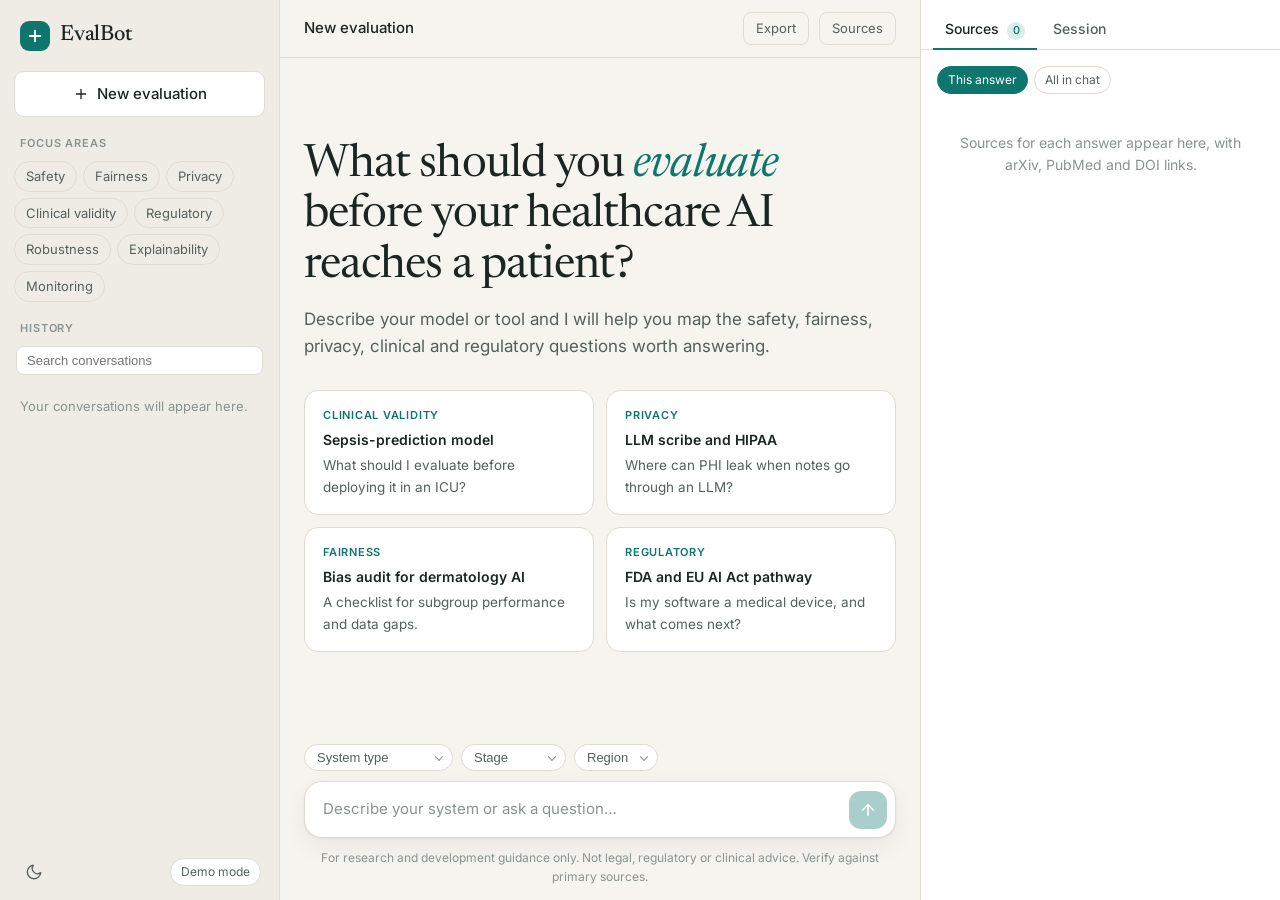
==== index.html @ f1b4732c "Add EvalBot front end for healthcare AI evaluation Chat UI with history, session panel, and a source" ====
<!doctype html>
<html lang="en">
<head>
<meta charset="utf-8">
<meta name="viewport" content="width=device-width, initial-scale=1">
<title>EvalBot · Healthcare AI Evaluation Assistant</title>
<meta name="description" content="Work out what to evaluate and consider when building healthcare AI.">
<link rel="icon" href="data:image/svg+xml,%3Csvg xmlns='http://www.w3.org/2000/svg' viewBox='0 0 32 32'%3E%3Crect width='32' height='32' rx='8' fill='%230f766e'/%3E%3Cpath d='M16 7v18M7 16h18' stroke='white' stroke-width='3.5' stroke-linecap='round'/%3E%3C/svg%3E">
<link rel="preconnect" href="https://fonts.googleapis.com">
<link rel="preconnect" href="https://fonts.gstatic.com" crossorigin>
<link href="https://fonts.googleapis.com/css2?family=Inter:wght@400;500;600&family=Newsreader:opsz,wght@6..72,400;6..72,500&display=swap" rel="stylesheet">
<link rel="stylesheet" href="styles.css">
</head>
<body>
<div class="app" id="app">
  <aside class="sidebar" id="sidebar" aria-label="Conversations">
    <div class="brand">
      <span class="logo" aria-hidden="true"><svg viewBox="0 0 24 24" width="18" height="18"><path d="M12 5v14M5 12h14" stroke="currentColor" stroke-width="2.6" stroke-linecap="round"/></svg></span>
      <span class="brand-name">EvalBot</span>
    </div>
    <button class="btn-new" id="newChat">
      <svg viewBox="0 0 24 24" width="16" height="16" fill="none" stroke="currentColor" stroke-width="2" stroke-linecap="round"><path d="M12 5v14M5 12h14"/></svg>
      New evaluation
    </button>

    <div class="side-section">
      <h2 class="side-title">Focus areas</h2>
      <div class="domains" id="domains"></div>
    </div>

    <div class="side-section grow">
      <h2 class="side-title">History</h2>
      <input class="hist-search" id="histSearch" type="search" placeholder="Search conversations" aria-label="Search conversations">
      <nav class="history" id="history"></nav>
    </div>

    <div class="side-foot">
      <button class="icon-btn" id="themeToggle" aria-label="Toggle theme" title="Toggle theme">
        <svg viewBox="0 0 24 24" width="18" height="18" fill="none" stroke="currentColor" stroke-width="1.8" stroke-linecap="round" stroke-linejoin="round"><path d="M21 12.8A9 9 0 1 1 11.2 3a7 7 0 0 0 9.8 9.8z"/></svg>
      </button>
      <span class="mode-badge" id="modeBadge">Demo mode</span>
    </div>
  </aside>
  <div class="scrim" id="scrim"></div>

  <main class="main">
    <header class="topbar">
      <button class="icon-btn menu-btn" id="menuBtn" aria-label="Open menu">
        <svg viewBox="0 0 24 24" width="20" height="20" fill="none" stroke="currentColor" stroke-width="1.8" stroke-linecap="round"><path d="M4 7h16M4 12h16M4 17h16"/></svg>
      </button>
      <h1 class="topbar-title" id="chatTitle">New evaluation</h1>
      <button class="btn-ghost" id="exportChat">Export</button>
      <button class="btn-ghost" id="panelToggle" aria-expanded="true" aria-controls="rightPanel">Sources</button>
    </header>

    <section class="thread" id="thread" aria-live="polite" aria-label="Conversation"></section>

    <footer class="composer-wrap">
      <div class="context-row" id="contextRow"></div>
      <form class="composer" id="composer">
        <textarea id="input" rows="1" placeholder="Describe your system or ask a question…" aria-label="Message"></textarea>
        <button class="send" id="send" type="submit" aria-label="Send">
          <svg viewBox="0 0 24 24" width="18" height="18" fill="none" stroke="currentColor" stroke-width="2.2" stroke-linecap="round" stroke-linejoin="round"><path d="M12 19V5M5 12l7-7 7 7"/></svg>
        </button>
      </form>
      <p class="disclaimer">For research and development guidance only. Not legal, regulatory or clinical advice. Verify against primary sources.</p>
    </footer>
  </main>

  <aside class="rpanel" id="rightPanel" aria-label="Sources and session">
    <div class="rp-tabs" role="tablist">
      <button role="tab" id="tabSources" aria-selected="true" aria-controls="paneSources">Sources <span class="count" id="srcCount">0</span></button>
      <button role="tab" id="tabSession" aria-selected="false" aria-controls="paneSession">Session</button>
      <button class="icon-btn rp-close" id="panelClose" aria-label="Close panel">&times;</button>
    </div>
    <div class="rp-body" id="paneSources" role="tabpanel"></div>
    <div class="rp-body" id="paneSession" role="tabpanel" hidden></div>
  </aside>
</div>
<script src="api.js"></script>
<script src="app.js"></script>
</body>
</html>
---- styles.css ----
:root {
  --bg: #f6f4ef;
  --surface: #ffffff;
  --surface-2: #efece5;
  --side: #efece5;
  --ink: #1d2523;
  --ink-2: #55605c;
  --ink-3: #8a938f;
  --line: #e0dcd2;
  --accent: #0f766e;
  --accent-ink: #ffffff;
  --accent-soft: #d9ede9;
  --user: #1d2523;
  --user-ink: #f6f4ef;
  --warn: #9a5b00;
  --shadow: 0 1px 2px rgba(29,37,35,.06), 0 8px 24px rgba(29,37,35,.06);
  --serif: "Newsreader", Georgia, "Times New Roman", serif;
  --sans: "Inter", system-ui, -apple-system, "Segoe UI", Roboto, sans-serif;
  --r: 14px;
  color-scheme: light;
}
@media (prefers-color-scheme: dark) {
  :root:not([data-theme="light"]) { --bg:#121816; --surface:#1a2220; --surface-2:#222c29; --side:#161d1b; --ink:#e8ece9; --ink-2:#a3aeaa; --ink-3:#6f7a76; --line:#2b3633; --accent:#34b3a4; --accent-ink:#06201c; --accent-soft:#17332f; --user:#e8ece9; --user-ink:#121816; --warn:#e0a24a; --shadow:0 1px 2px rgba(0,0,0,.3), 0 8px 24px rgba(0,0,0,.25); color-scheme: dark; }
}
:root[data-theme="dark"] { --bg:#121816; --surface:#1a2220; --surface-2:#222c29; --side:#161d1b; --ink:#e8ece9; --ink-2:#a3aeaa; --ink-3:#6f7a76; --line:#2b3633; --accent:#34b3a4; --accent-ink:#06201c; --accent-soft:#17332f; --user:#e8ece9; --user-ink:#121816; --warn:#e0a24a; --shadow:0 1px 2px rgba(0,0,0,.3), 0 8px 24px rgba(0,0,0,.25); color-scheme: dark; }

* { box-sizing: border-box; }
html, body { height: 100%; }
body { margin: 0; background: var(--bg); color: var(--ink); font: 15px/1.6 var(--sans); -webkit-font-smoothing: antialiased; }
button, textarea { font: inherit; color: inherit; }
button { cursor: pointer; }
:focus-visible { outline: 2px solid var(--accent); outline-offset: 2px; border-radius: 6px; }

.app { display: grid; grid-template-columns: 280px minmax(0,1fr) 360px; height: 100dvh; }
.app.no-panel { grid-template-columns: 280px minmax(0,1fr) 0; }
.app.no-panel .rpanel { display: none; }

/* Sidebar */
.sidebar { background: var(--side); border-right: 1px solid var(--line); display: flex; flex-direction: column; padding: 18px 14px 12px; gap: 18px; min-height: 0; }
.brand { display: flex; align-items: center; gap: 10px; padding: 0 6px; }
.logo { width: 30px; height: 30px; border-radius: 9px; background: var(--accent); color: var(--accent-ink); display: grid; place-items: center; }
.brand-name { font-family: var(--serif); font-size: 22px; font-weight: 500; letter-spacing: -.01em; }
.btn-new { display: flex; align-items: center; gap: 8px; justify-content: center; border: 1px solid var(--line); background: var(--surface); border-radius: 10px; padding: 10px 12px; font-weight: 500; transition: border-color .15s, transform .1s; }
.btn-new:hover { border-color: var(--accent); }
.btn-new:active { transform: scale(.98); }
.side-title { font-size: 11px; font-weight: 600; letter-spacing: .08em; text-transform: uppercase; color: var(--ink-3); margin: 0 6px 8px; }
.side-section.grow { flex: 1; min-height: 0; display: flex; flex-direction: column; }
.domains { display: flex; flex-wrap: wrap; gap: 6px; }
.chip { border: 1px solid var(--line); background: transparent; color: var(--ink-2); border-radius: 999px; padding: 4px 11px; font-size: 13px; transition: all .15s; }
.chip:hover { border-color: var(--accent); color: var(--ink); }
.chip[aria-pressed="true"] { background: var(--accent); border-color: var(--accent); color: var(--accent-ink); }
.history { overflow-y: auto; display: flex; flex-direction: column; gap: 2px; margin: 0 -4px; padding: 0 4px; }
.hist-item { display: flex; align-items: center; gap: 4px; border-radius: 8px; }
.hist-item button.open { flex: 1; text-align: left; background: none; border: 0; padding: 8px 10px; border-radius: 8px; color: var(--ink-2); white-space: nowrap; overflow: hidden; text-overflow: ellipsis; font-size: 14px; }
.hist-item:hover, .hist-item.active { background: var(--surface); }
.hist-item.active button.open { color: var(--ink); font-weight: 500; }
.hist-item .del { opacity: 0; background: none; border: 0; color: var(--ink-3); padding: 6px; border-radius: 6px; }
.hist-item:hover .del, .hist-item .del:focus-visible { opacity: 1; }
.del:hover { color: var(--warn); }
.empty-hist { color: var(--ink-3); font-size: 13px; padding: 0 6px; }
.side-foot { display: flex; align-items: center; justify-content: space-between; padding: 0 4px; }
.mode-badge { font-size: 12px; color: var(--ink-2); background: var(--surface); border: 1px solid var(--line); padding: 3px 10px; border-radius: 999px; }
.mode-badge.live { color: var(--accent); border-color: var(--accent); }

/* Main */
.main { display: flex; flex-direction: column; min-width: 0; min-height: 0; }
.topbar { display: flex; align-items: center; gap: 10px; padding: 12px 24px; border-bottom: 1px solid var(--line); background: var(--bg); }
.topbar-title { flex: 1; margin: 0; font-size: 15px; font-weight: 500; white-space: nowrap; overflow: hidden; text-overflow: ellipsis; }
.icon-btn { background: none; border: 0; color: var(--ink-2); padding: 7px; border-radius: 8px; display: grid; place-items: center; }
.icon-btn:hover { background: var(--surface); color: var(--ink); }
.menu-btn { display: none; }
.btn-ghost { background: none; border: 1px solid var(--line); border-radius: 8px; padding: 5px 12px; font-size: 13px; color: var(--ink-2); }
.btn-ghost:hover { border-color: var(--accent); color: var(--ink); }

.thread { flex: 1; overflow-y: auto; padding: 28px 24px 12px; scroll-behavior: smooth; }
.col { max-width: 760px; margin: 0 auto; }

/* Welcome */
.welcome { padding-top: 6vh; }
.welcome h2 { font-family: var(--serif); font-weight: 400; font-size: clamp(32px, 5vw, 46px); line-height: 1.1; letter-spacing: -.02em; margin: 0 0 14px; }
.welcome h2 em { color: var(--accent); font-style: italic; }
.welcome p { color: var(--ink-2); font-size: 17px; max-width: 54ch; margin: 0 0 30px; }
.starters { display: grid; grid-template-columns: repeat(2, 1fr); gap: 12px; }
.starter { text-align: left; background: var(--surface); border: 1px solid var(--line); border-radius: var(--r); padding: 16px 18px; display: flex; flex-direction: column; gap: 4px; transition: border-color .15s, transform .15s, box-shadow .15s; }
.starter:hover { border-color: var(--accent); transform: translateY(-2px); box-shadow: var(--shadow); }
.starter b { font-weight: 600; font-size: 14px; }
.starter span { color: var(--ink-2); font-size: 13.5px; }
.starter small { color: var(--accent); font-weight: 600; font-size: 11px; letter-spacing: .07em; text-transform: uppercase; }

/* Messages */
.msg { margin-bottom: 26px; display: flex; flex-direction: column; animation: rise .25s ease both; }
@keyframes rise { from { opacity: 0; transform: translateY(6px); } to { opacity: 1; transform: none; } }
.msg.user { align-items: flex-end; }
.bubble-user { background: var(--user); color: var(--user-ink); padding: 10px 16px; border-radius: 18px 18px 4px 18px; max-width: 85%; white-space: pre-wrap; overflow-wrap: anywhere; }
.msg.bot .who { display: flex; align-items: center; gap: 8px; font-size: 13px; font-weight: 600; color: var(--ink-2); margin-bottom: 8px; }
.msg.bot .who .logo { width: 22px; height: 22px; border-radius: 7px; }
.msg.bot .who .logo svg { width: 13px; height: 13px; }
.prose { overflow-wrap: anywhere; }
.prose h2 { font-family: var(--serif); font-weight: 500; font-size: 26px; letter-spacing: -.01em; line-height: 1.2; margin: 0 0 10px; }
.prose h3 { font-size: 13px; text-transform: uppercase; letter-spacing: .07em; color: var(--ink-2); margin: 20px 0 6px; font-weight: 600; }
.prose p { margin: 0 0 12px; }
.prose ul, .prose ol { margin: 0 0 12px; padding-left: 22px; }
.prose li { margin-bottom: 5px; }
.prose li::marker { color: var(--accent); }
.prose blockquote { margin: 14px 0; padding: 10px 16px; border-left: 3px solid var(--accent); background: var(--accent-soft); border-radius: 0 10px 10px 0; color: var(--ink); }
.prose code { background: var(--surface-2); padding: 1px 6px; border-radius: 5px; font-size: .9em; }
.cursor::after { content: ""; display: inline-block; width: 7px; height: 1.05em; background: var(--accent); margin-left: 2px; vertical-align: text-bottom; animation: blink 1s steps(2) infinite; }
@keyframes blink { 50% { opacity: 0; } }
.typing { display: inline-flex; gap: 4px; padding: 8px 0; }
.typing i { width: 7px; height: 7px; border-radius: 50%; background: var(--ink-3); animation: bounce 1s infinite; }
.typing i:nth-child(2) { animation-delay: .15s; } .typing i:nth-child(3) { animation-delay: .3s; }
@keyframes bounce { 0%, 60%, 100% { transform: none; opacity: .5; } 30% { transform: translateY(-4px); opacity: 1; } }

/* Checklist card */
.card { margin-top: 16px; border: 1px solid var(--line); background: var(--surface); border-radius: var(--r); box-shadow: var(--shadow); overflow: hidden; }
.card-head { display: flex; align-items: center; gap: 12px; padding: 14px 18px; border-bottom: 1px solid var(--line); }
.card-head h4 { margin: 0; font-size: 15px; font-weight: 600; flex: 1; }
.progress { font-size: 12px; color: var(--ink-2); font-variant-numeric: tabular-nums; }
.bar { height: 3px; background: var(--surface-2); }
.bar i { display: block; height: 100%; width: 0; background: var(--accent); transition: width .3s ease; }
.group { padding: 12px 18px 6px; }
.group + .group { border-top: 1px dashed var(--line); }
.group h5 { margin: 0 0 6px; font-size: 11px; letter-spacing: .08em; text-transform: uppercase; color: var(--ink-3); font-weight: 600; }
.check { display: flex; gap: 12px; align-items: flex-start; padding: 6px 0; cursor: pointer; }
.check input { appearance: none; -webkit-appearance: none; flex: none; width: 18px; height: 18px; margin-top: 3px; border: 1.5px solid var(--ink-3); border-radius: 5px; display: grid; place-items: center; background: transparent; cursor: pointer; transition: all .15s; }
.check input:checked { background: var(--accent); border-color: var(--accent); }
.check input:checked::after { content: ""; width: 9px; height: 5px; border: 2px solid var(--accent-ink); border-top: 0; border-right: 0; transform: rotate(-45deg) translate(1px, -1px); }
.check span { transition: color .15s; }
.check input:checked + span { color: var(--ink-3); text-decoration: line-through; text-decoration-color: var(--ink-3); }
.card-foot { display: flex; gap: 8px; padding: 10px 18px 14px; }

.sources { display: flex; flex-wrap: wrap; align-items: center; gap: 6px; margin-top: 14px; }
.sources > span { font-size: 12px; color: var(--ink-3); margin-right: 2px; }
.src { font-size: 12px; border: 1px solid var(--line); border-radius: 6px; padding: 2px 8px; color: var(--ink-2); background: var(--surface); }
.actions { display: flex; gap: 4px; margin-top: 10px; margin-left: -7px; }
.actions .icon-btn { padding: 6px; }
.actions .icon-btn[aria-pressed="true"] { color: var(--accent); }
.error { color: var(--warn); }

/* Composer */
.composer-wrap { padding: 8px 24px 14px; }
.composer-wrap > * { max-width: 760px; margin-left: auto; margin-right: auto; }
.context-row { display: flex; flex-wrap: wrap; gap: 8px; margin-bottom: 10px; }
.sel { position: relative; }
.sel select { appearance: none; -webkit-appearance: none; background: var(--surface); border: 1px solid var(--line); color: var(--ink-2); border-radius: 999px; padding: 5px 28px 5px 12px; font-size: 13px; cursor: pointer; }
.sel select.set { color: var(--accent); border-color: var(--accent); background: var(--accent-soft); }
.sel::after { content: ""; position: absolute; right: 11px; top: 50%; width: 5px; height: 5px; border: solid var(--ink-3); border-width: 0 1.5px 1.5px 0; transform: translateY(-70%) rotate(45deg); pointer-events: none; }
.composer { display: flex; align-items: flex-end; gap: 8px; background: var(--surface); border: 1px solid var(--line); border-radius: 18px; padding: 8px 8px 8px 18px; box-shadow: var(--shadow); transition: border-color .15s; }
.composer:focus-within { border-color: var(--accent); }
.composer textarea { flex: 1; border: 0; outline: 0; resize: none; background: transparent; padding: 8px 0; max-height: 180px; line-height: 1.5; }
.composer textarea::placeholder { color: var(--ink-3); }
.send { flex: none; width: 38px; height: 38px; border-radius: 12px; border: 0; background: var(--accent); color: var(--accent-ink); display: grid; place-items: center; transition: opacity .15s, transform .1s; }
.send:disabled { opacity: .35; cursor: default; }
.send:not(:disabled):active { transform: scale(.94); }
.disclaimer { margin-top: 10px; margin-bottom: 0; text-align: center; font-size: 12px; color: var(--ink-3); }

.scrim { display: none; }

/* Right panel */
.rpanel { background: var(--surface); border-left: 1px solid var(--line); display: flex; flex-direction: column; min-height: 0; }
.rp-tabs { display: flex; align-items: center; gap: 4px; padding: 10px 12px 0; border-bottom: 1px solid var(--line); }
.rp-tabs [role=tab] { background: none; border: 0; padding: 8px 12px; color: var(--ink-2); font-weight: 500; font-size: 14px; border-bottom: 2px solid transparent; margin-bottom: -1px; }
.rp-tabs [role=tab][aria-selected=true] { color: var(--ink); border-color: var(--accent); }
.count { display: inline-block; min-width: 18px; padding: 0 5px; border-radius: 999px; background: var(--accent-soft); color: var(--accent); font-size: 11px; text-align: center; margin-left: 4px; }
.rp-close { display: none; margin-left: auto; font-size: 22px; line-height: 1; }
.rp-body { flex: 1; overflow-y: auto; padding: 16px; }
.rp-body[hidden] { display: none; }
.rp-note { font-size: 12.5px; color: var(--ink-2); margin: 0 0 14px; }
.rp-empty { color: var(--ink-3); font-size: 14px; padding: 24px 4px; text-align: center; }
.scope { display: flex; gap: 6px; margin-bottom: 14px; }
.scope .chip { font-size: 12px; padding: 3px 10px; }
.ref { border: 1px solid var(--line); border-radius: 12px; padding: 12px 14px; margin-bottom: 10px; background: var(--bg); transition: border-color .2s, box-shadow .2s; scroll-margin: 12px; }
.ref.hl { border-color: var(--accent); box-shadow: 0 0 0 3px var(--accent-soft); }
.ref-top { display: flex; align-items: center; gap: 8px; margin-bottom: 6px; }
.ref-n { width: 20px; height: 20px; border-radius: 6px; background: var(--accent); color: var(--accent-ink); font-size: 11px; font-weight: 600; display: grid; place-items: center; flex: none; }
.badge { font-size: 10.5px; font-weight: 600; letter-spacing: .06em; text-transform: uppercase; padding: 2px 7px; border-radius: 5px; background: var(--surface-2); color: var(--ink-2); }
.badge.arxiv { background: #fbe4e0; color: #9c2a1c; } .badge.pubmed { background: #dbeafe; color: #1e4a8c; } .badge.web { background: var(--surface-2); }
:root[data-theme=dark] .badge.arxiv, :root:not([data-theme=light]) .badge.arxiv { }
@media (prefers-color-scheme: dark) { :root:not([data-theme=light]) .badge.arxiv { background: #3b1f1b; color: #f2a89c; } :root:not([data-theme=light]) .badge.pubmed { background: #172a47; color: #9cc0f2; } }
:root[data-theme=dark] .badge.arxiv { background: #3b1f1b; color: #f2a89c; } :root[data-theme=dark] .badge.pubmed { background: #172a47; color: #9cc0f2; }
.ref h3 { font-size: 14px; line-height: 1.35; margin: 0 0 4px; font-weight: 600; }
.ref-meta { font-size: 12.5px; color: var(--ink-2); margin: 0 0 8px; }
.ref-claim { font-size: 13px; margin: 0 0 10px; padding-left: 10px; border-left: 2px solid var(--accent); color: var(--ink); }
.ref-claim b { display: block; font-size: 10.5px; letter-spacing: .07em; text-transform: uppercase; color: var(--ink-3); font-weight: 600; }
.ref-links { display: flex; flex-wrap: wrap; gap: 6px; }
.ref-links a, .ref-links button { font-size: 12px; text-decoration: none; color: var(--accent); border: 1px solid var(--line); background: var(--surface); border-radius: 6px; padding: 3px 9px; }
.ref-links a:hover, .ref-links button:hover { border-color: var(--accent); }
.cite { border: 0; background: var(--accent-soft); color: var(--accent); font-size: 11px; font-weight: 600; min-width: 18px; height: 18px; border-radius: 5px; padding: 0 4px; vertical-align: super; line-height: 1; margin: 0 1px; }
.cite:hover { background: var(--accent); color: var(--accent-ink); }
.src-chip { background: var(--surface); border: 1px solid var(--line); border-radius: 999px; padding: 3px 12px; font-size: 12.5px; color: var(--accent); }
.src-chip:hover { border-color: var(--accent); }
.hist-search { width: calc(100% - 4px); margin: 0 2px 8px; border: 1px solid var(--line); background: var(--surface); border-radius: 8px; padding: 6px 10px; font-size: 13px; color: var(--ink); outline: 0; }
.hist-search:focus { border-color: var(--accent); }
.hist-group { font-size: 11px; color: var(--ink-3); padding: 8px 10px 2px; }
.kv { display: grid; grid-template-columns: 110px 1fr; gap: 8px 10px; font-size: 13.5px; margin: 0 0 18px; }
.kv dt { color: var(--ink-3); } .kv dd { margin: 0; overflow-wrap: anywhere; }
.sess-actions { display: flex; flex-wrap: wrap; gap: 8px; }
.rp-body h2 { font-size: 11px; font-weight: 600; letter-spacing: .08em; text-transform: uppercase; color: var(--ink-3); margin: 0 0 10px; }
.msg.sel .prose { }
@media (max-width: 1180px) {
  .app, .app.no-panel { grid-template-columns: 280px minmax(0,1fr); }
  .rpanel { position: fixed; inset: 0 0 0 auto; width: min(380px, 92vw); z-index: 30; box-shadow: var(--shadow); transform: translateX(100%); transition: transform .25s ease; display: flex !important; }
  .app.rp-open .rpanel { transform: none; }
  .rp-close { display: block; }
}
@media (max-width: 820px) {
  .app, .app.no-panel { grid-template-columns: 1fr; }
  .sidebar { position: fixed; inset: 0 auto 0 0; width: min(300px, 86vw); z-index: 20; transform: translateX(-100%); transition: transform .25s ease; }
  .app.open .sidebar { transform: none; box-shadow: var(--shadow); }
  .app.open .scrim { display: block; position: fixed; inset: 0; background: rgba(0,0,0,.4); z-index: 10; }
  .menu-btn { display: grid; }
  .topbar { padding: 10px 16px; }
  .thread { padding: 20px 16px 8px; }
  .composer-wrap { padding: 8px 16px 12px; }
  .starters { grid-template-columns: 1fr; }
  .welcome { padding-top: 2vh; }
}
@media (prefers-reduced-motion: reduce) { *, *::after { animation: none !important; transition: none !important; scroll-behavior: auto !important; } }
@media print { .sidebar, .composer-wrap, .topbar, .actions, .card-foot { display: none; } .app { display: block; height: auto; } .thread { overflow: visible; } }
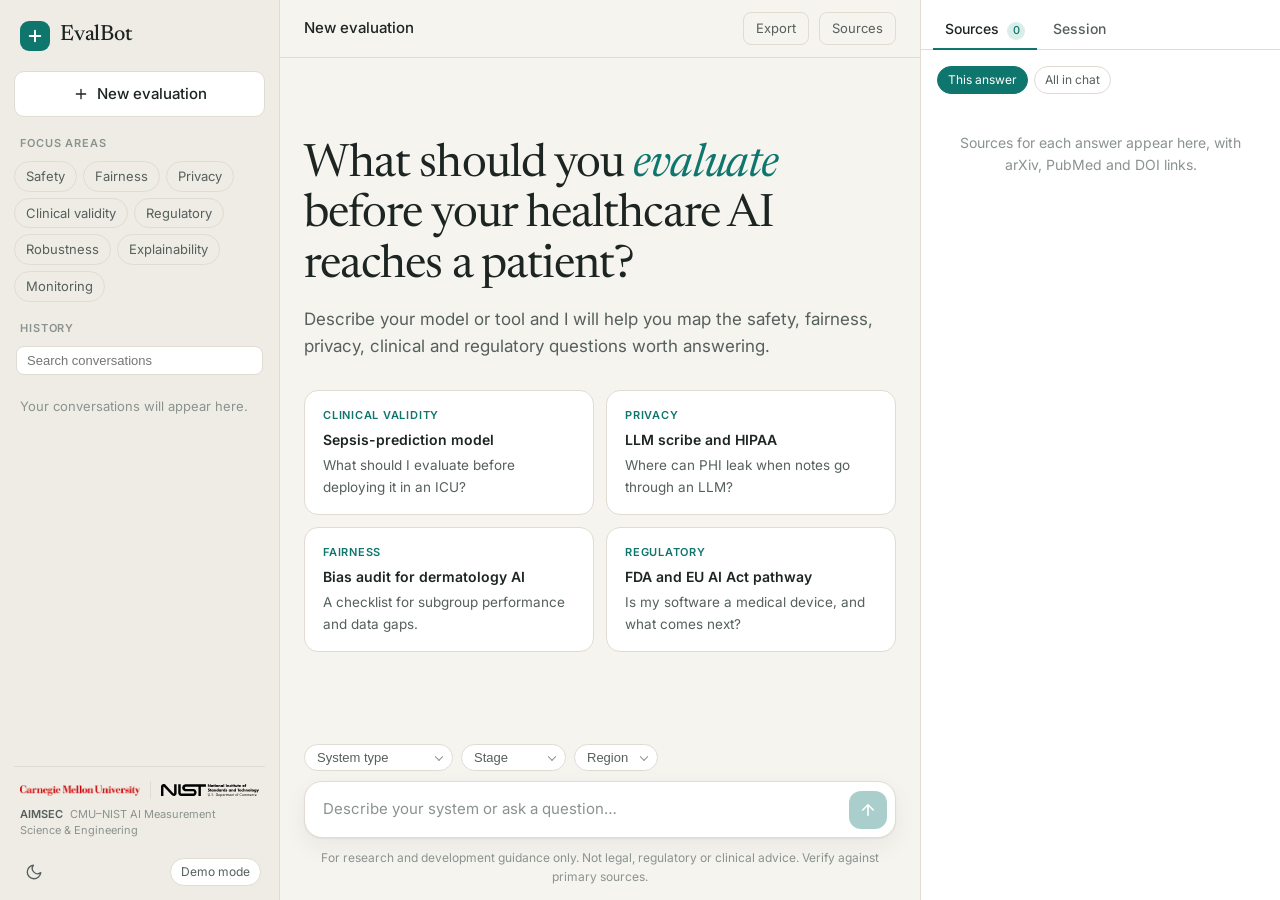
==== commit d4a15bb9: "Add CMU and NIST AIMSEC co-brand to sidebar Co-Authored-By: Claude Sonnet 5.5 <noreply@anthropic.com" ====
--- a/index.html
+++ b/index.html
@@ -32,6 +32,17 @@
       <h2 class="side-title">History</h2>
       <input class="hist-search" id="histSearch" type="search" placeholder="Search conversations" aria-label="Search conversations">
       <nav class="history" id="history"></nav>
+    </div>
+
+    <div class="cobrand">
+      <div class="logos">
+        <img class="logo-cmu logo-on-light" src="assets/cmu-wordmark.png" alt="Carnegie Mellon University">
+        <img class="logo-cmu logo-on-dark" src="assets/cmu-wordmark-white.png" alt="Carnegie Mellon University">
+        <span class="sep" aria-hidden="true"></span>
+        <img class="logo-nist logo-on-light" src="assets/nist-logo.svg" alt="National Institute of Standards and Technology">
+        <img class="logo-nist logo-on-dark" src="assets/nist-logo-white.svg" alt="National Institute of Standards and Technology">
+      </div>
+      <p><b>AIMSEC</b> CMU&ndash;NIST AI Measurement Science &amp; Engineering</p>
     </div>
 
     <div class="side-foot">
--- a/styles.css
+++ b/styles.css
@@ -217,3 +217,19 @@
 }
 @media (prefers-reduced-motion: reduce) { *, *::after { animation: none !important; transition: none !important; scroll-behavior: auto !important; } }
 @media print { .sidebar, .composer-wrap, .topbar, .actions, .card-foot { display: none; } .app { display: block; height: auto; } .thread { overflow: visible; } }
+
+/* CMU-NIST AIMSEC co-brand */
+.cobrand { border-top: 1px solid var(--line); padding: 14px 6px 0; margin-top: -6px; }
+.cobrand p { margin: 8px 0 0; font-size: 11px; line-height: 1.4; color: var(--ink-3); }
+.cobrand p b { color: var(--ink-2); font-weight: 600; margin-right: 4px; }
+.logos { display: flex; align-items: center; gap: 10px; }
+.logos img { display: block; height: 13px; width: auto; }
+.logos img.logo-cmu { height: 11px; }
+.logos .sep { width: 1px; height: 18px; background: var(--line); }
+.logos img.logo-on-dark { display: none; }
+@media (prefers-color-scheme: dark) {
+  :root:not([data-theme="light"]) .logos img.logo-on-light { display: none; }
+  :root:not([data-theme="light"]) .logos img.logo-on-dark { display: block; }
+}
+:root[data-theme="dark"] .logos img.logo-on-light { display: none; }
+:root[data-theme="dark"] .logos img.logo-on-dark { display: block; }
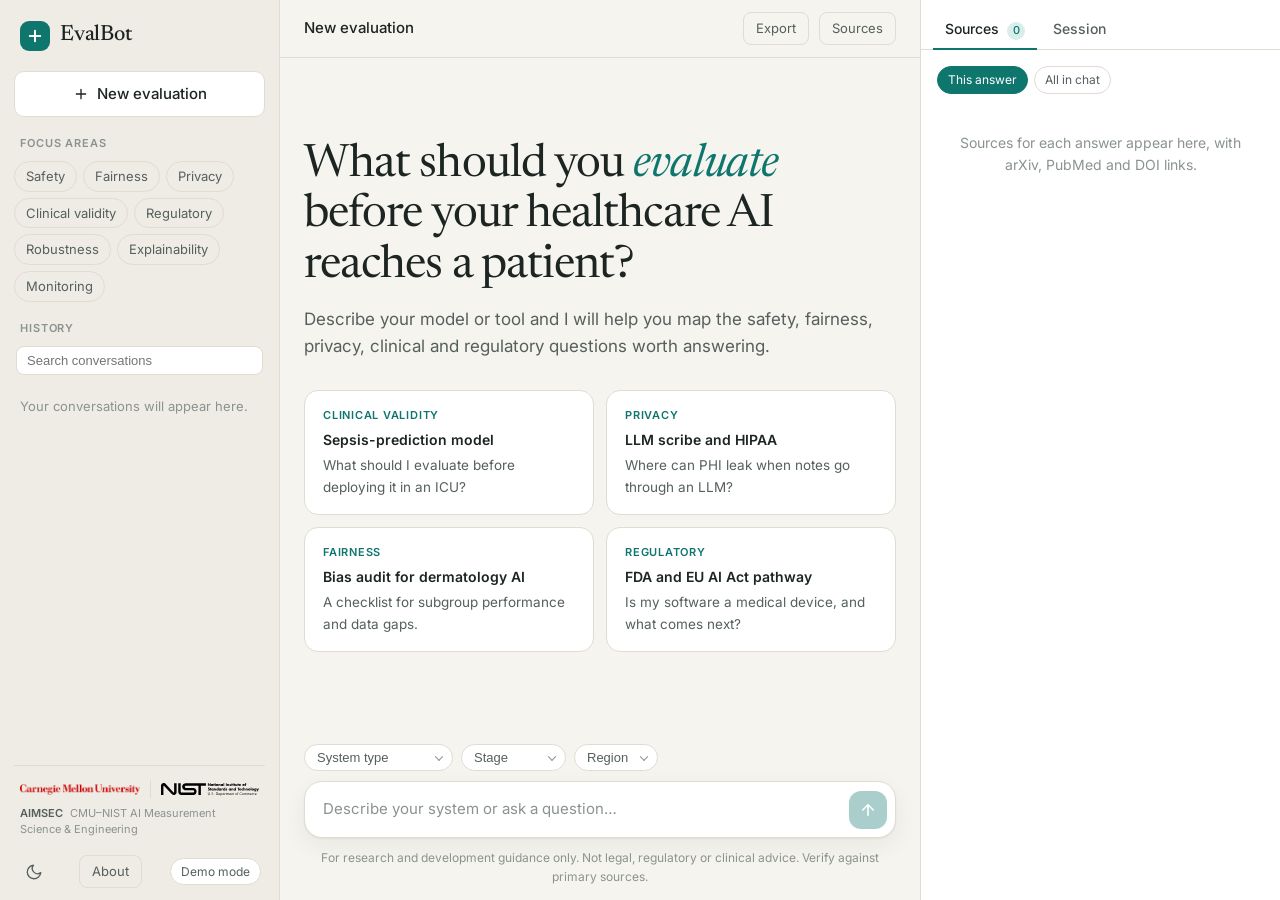
==== commit 51fe4d48: "Add About dialog with MARS summary, team and AIMSEC blog link Co-Authored-By: Claude Sonnet 5.5 <nor" ====
--- a/index.html
+++ b/index.html
@@ -49,6 +49,7 @@
       <button class="icon-btn" id="themeToggle" aria-label="Toggle theme" title="Toggle theme">
         <svg viewBox="0 0 24 24" width="18" height="18" fill="none" stroke="currentColor" stroke-width="1.8" stroke-linecap="round" stroke-linejoin="round"><path d="M21 12.8A9 9 0 1 1 11.2 3a7 7 0 0 0 9.8 9.8z"/></svg>
       </button>
+      <button class="btn-ghost" id="aboutBtn" aria-haspopup="dialog">About</button>
       <span class="mode-badge" id="modeBadge">Demo mode</span>
     </div>
   </aside>
@@ -88,6 +89,32 @@
     <div class="rp-body" id="paneSession" role="tabpanel" hidden></div>
   </aside>
 </div>
+
+<dialog class="about" id="about" aria-labelledby="aboutTitle">
+  <form method="dialog" class="about-close"><button aria-label="Close about">&times;</button></form>
+  <div class="logos about-logos">
+    <img class="logo-cmu logo-on-light" src="assets/cmu-wordmark.png" alt="Carnegie Mellon University">
+    <img class="logo-cmu logo-on-dark" src="assets/cmu-wordmark-white.png" alt="Carnegie Mellon University">
+    <span class="sep" aria-hidden="true"></span>
+    <img class="logo-nist logo-on-light" src="assets/nist-logo.svg" alt="National Institute of Standards and Technology">
+    <img class="logo-nist logo-on-dark" src="assets/nist-logo-white.svg" alt="National Institute of Standards and Technology">
+  </div>
+  <h2 id="aboutTitle">MARS &ndash; Healthcare</h2>
+  <p class="lede">An assistant that helps researchers and developers work out what to evaluate, and what to take into account, when building healthcare AI.</p>
+
+  <h3>About MARS</h3>
+  <p><b>MARS</b> is the <b>Model-Agnostic Rigorous Sandbox</b>, an open-source testing and evaluation environment for AI system measurement from the CMU&ndash;NIST AI Measurement Science &amp; Engineering Cooperative Research Center (AIMSEC). It splits an evaluation into three modular parts: a <b>Corpus</b> of test cases, a <b>Workflow</b> that runs the system under test, and an <b>Umpire</b> that assesses the outputs. This project brings that measurement-first approach to healthcare AI.</p>
+
+  <h3>Team</h3>
+  <ul class="people">
+    <li><b>Holly Wiberg</b></li>
+    <li><b>Rema Padman</b></li>
+  </ul>
+
+  <a class="btn-link" href="https://www.cmu.edu/aimsec/news-and-events/blog-introducing-mars.html" target="_blank" rel="noopener noreferrer">Read &ldquo;Introducing MARS&rdquo; on the AIMSEC blog &nearr;</a>
+
+  <p class="fine">This interface currently runs on demo answers unless a back end is connected. It offers research and development guidance only, not legal, regulatory or clinical advice.</p>
+</dialog>
 <script src="api.js"></script>
 <script src="app.js"></script>
 </body>
--- a/styles.css
+++ b/styles.css
@@ -233,3 +233,22 @@
 }
 :root[data-theme="dark"] .logos img.logo-on-light { display: none; }
 :root[data-theme="dark"] .logos img.logo-on-dark { display: block; }
+
+/* About dialog */
+.about { border: 1px solid var(--line); border-radius: 18px; background: var(--surface); color: var(--ink); padding: 28px 30px 24px; width: min(560px, calc(100vw - 32px)); max-height: calc(100dvh - 48px); box-shadow: 0 24px 60px rgba(0,0,0,.35); }
+.about::backdrop { background: rgba(0,0,0,.45); }
+.about-close { position: absolute; top: 12px; right: 14px; margin: 0; }
+.about-close button { background: none; border: 0; font-size: 26px; line-height: 1; color: var(--ink-2); padding: 4px 8px; border-radius: 8px; }
+.about-close button:hover { background: var(--surface-2); color: var(--ink); }
+.about-logos { margin-bottom: 18px; }
+.about-logos img { height: 18px; } .about-logos img.logo-cmu { height: 14px; }
+.about h2 { font-family: var(--serif); font-weight: 500; font-size: 30px; letter-spacing: -.01em; line-height: 1.15; margin: 0 0 10px; }
+.about h3 { font-size: 11px; font-weight: 600; letter-spacing: .08em; text-transform: uppercase; color: var(--ink-3); margin: 22px 0 8px; }
+.about p { margin: 0 0 10px; color: var(--ink-2); }
+.about p b { color: var(--ink); font-weight: 600; }
+.about .lede { font-size: 16.5px; color: var(--ink); }
+.about .people { list-style: none; padding: 0; margin: 0 0 4px; display: flex; flex-wrap: wrap; gap: 8px; }
+.about .people li { border: 1px solid var(--line); border-radius: 999px; padding: 5px 14px; background: var(--bg); }
+.btn-link { display: inline-block; margin-top: 18px; padding: 9px 16px; border-radius: 10px; background: var(--accent); color: var(--accent-ink); text-decoration: none; font-weight: 500; font-size: 14px; }
+.btn-link:hover { opacity: .9; }
+.about .fine { margin: 20px 0 0; font-size: 12px; color: var(--ink-3); }
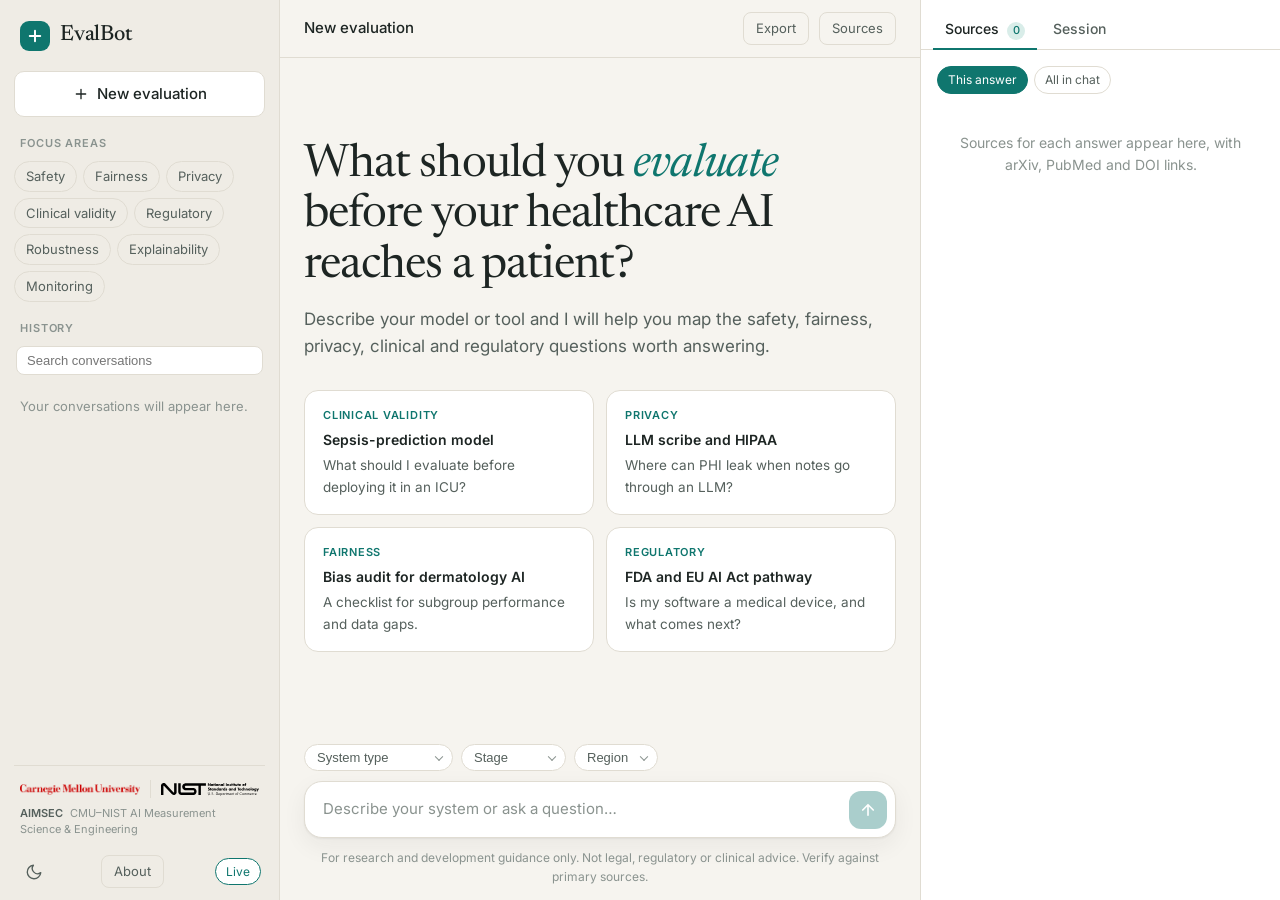
==== commit 8142c072: "Backend: event-driven retrieval + Gemma 4 streaming answers Nine services over one event bus (Redis " ====
--- a/index.html
+++ b/index.html
@@ -115,6 +115,7 @@
 
   <p class="fine">This interface currently runs on demo answers unless a back end is connected. It offers research and development guidance only, not legal, regulatory or clinical advice.</p>
 </dialog>
+<script>window.EVALBOT_CONFIG = { API_URL: "http://localhost:8080/api/chat" };</script>
 <script src="api.js"></script>
 <script src="app.js"></script>
 </body>
